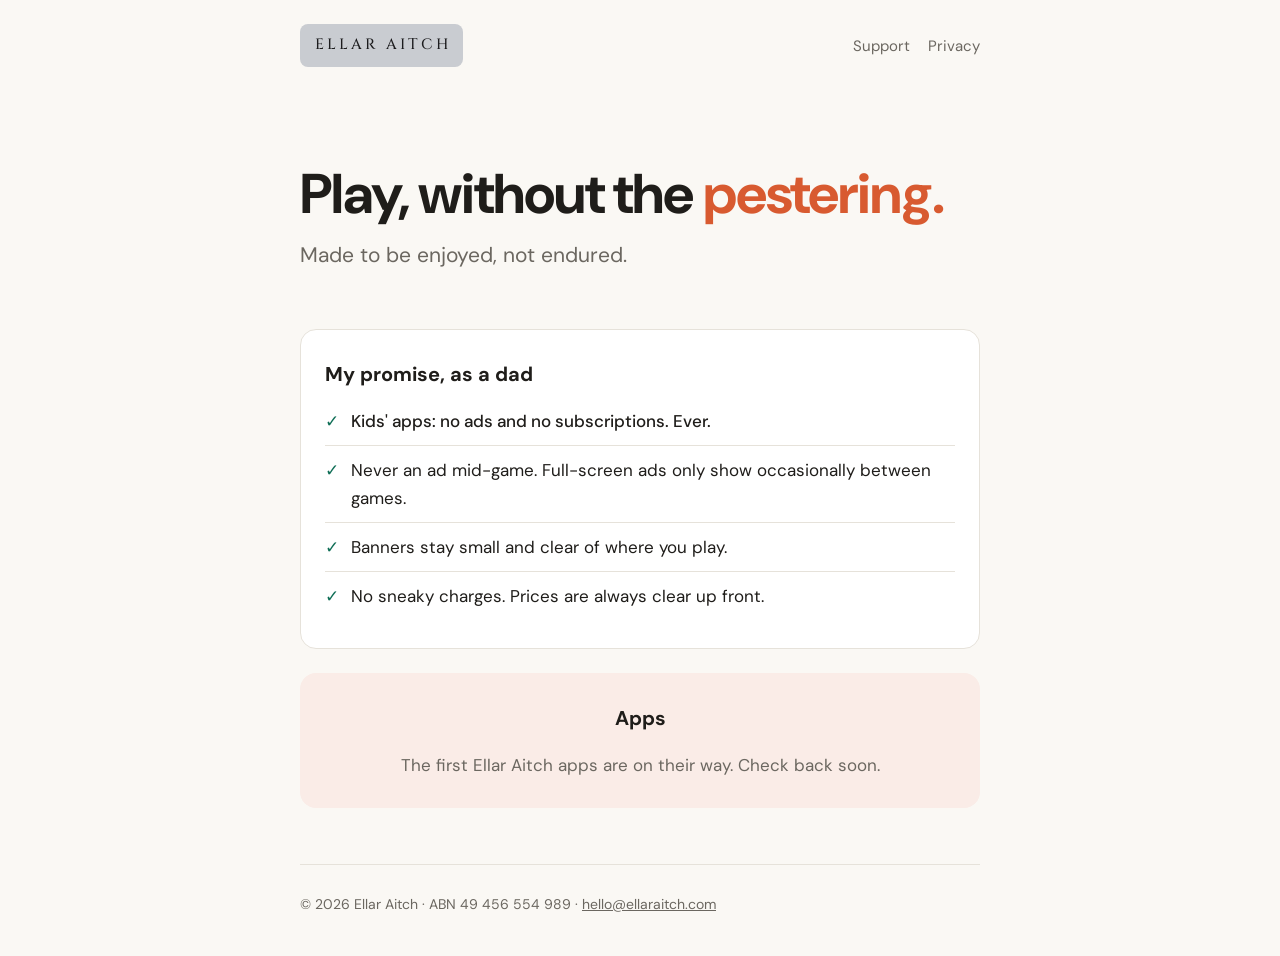
==== index.html @ 8bd655cd "Add files via upload" ====
<!doctype html>
<html lang="en-AU">
<head>
<meta charset="utf-8">
<meta name="viewport" content="width=device-width, initial-scale=1">
<title>Ellar Aitch — Play, without the pestering</title>
<meta name="description" content="Ellar Aitch is an independent Australian app studio. Play, without the pestering. Made to be enjoyed, not endured.">
<link rel="icon" href="./favicon.ico" sizes="48x48">
<link rel="icon" href="./favicon.svg" type="image/svg+xml">
<link rel="icon" href="./favicon-32x32.png" sizes="32x32" type="image/png">
<link rel="apple-touch-icon" href="./apple-touch-icon.png">
<link rel="manifest" href="./site.webmanifest">
<meta name="theme-color" content="#FAF8F4" media="(prefers-color-scheme: light)">
<meta name="theme-color" content="#161513" media="(prefers-color-scheme: dark)">
<link rel="preconnect" href="https://fonts.googleapis.com">
<link rel="preconnect" href="https://fonts.gstatic.com" crossorigin>
<link href="https://fonts.googleapis.com/css2?family=Cinzel:wght@500&family=DM+Sans:wght@400;500;700&display=swap" rel="stylesheet">
<style>
:root{--bg:#FAF8F4;--card:#FFFFFF;--ink:#1F1D1A;--muted:#6B6760;--line:#E6E2DA;--accent:#D85A30;--accent-soft:#FAECE7;--tick:#0F6E56;--logo-bg:#C9CCD1;--logo-ink:#1C1C1E}
@media (prefers-color-scheme:dark){:root{--bg:#161513;--card:#1F1E1B;--ink:#F1EFE8;--muted:#A8A59C;--line:#33312C;--accent:#F0997B;--accent-soft:#2E1C15;--tick:#5DCAA5;--logo-bg:#2A2B2E;--logo-ink:#C9CCD1}}
*{box-sizing:border-box}
body{margin:0;background:var(--bg);color:var(--ink);font-family:"DM Sans",system-ui,-apple-system,sans-serif;font-size:17px;line-height:1.65;-webkit-font-smoothing:antialiased}
.wrap{max-width:720px;margin:0 auto;padding:0 20px}
header{display:flex;justify-content:space-between;align-items:center;padding:24px 0}
.logo{font-family:"Cinzel",serif;font-weight:500;letter-spacing:.2em;font-size:15px;color:var(--logo-ink);background:var(--logo-bg);padding:9px 12px 9px 15px;border-radius:8px;text-decoration:none;white-space:nowrap}
nav a{color:var(--muted);text-decoration:none;margin-left:18px;font-size:15px}
nav a:hover,nav a[aria-current]{color:var(--ink)}
.hero{padding:72px 0 56px}
.hero h1{font-size:clamp(36px,8vw,56px);line-height:1.1;margin:0 0 14px;font-weight:700;letter-spacing:-.02em}
.hero h1 span{color:var(--accent)}
.hero p{font-size:clamp(18px,4vw,21px);color:var(--muted);margin:0}
.card{background:var(--card);border:1px solid var(--line);border-radius:16px;padding:28px 24px;margin-bottom:24px}
.card h2{font-size:20px;margin:0 0 16px;font-weight:700}
.promise ul{list-style:none;padding:0;margin:0}
.promise li{display:flex;gap:12px;padding:10px 0;border-top:1px solid var(--line)}
.promise li:first-child{border-top:0;padding-top:0}
.promise li::before{content:"✓";color:var(--tick);font-weight:700;flex:none}
.promise li.kids{font-weight:500}
.soon{text-align:center;background:var(--accent-soft);border-color:transparent}
.soon p{margin:0;color:var(--muted)}
.prose h1{font-size:34px;line-height:1.2;margin:48px 0 6px}
.prose h2{font-size:19px;margin:32px 0 6px}
.prose .meta{color:var(--muted);margin:0 0 24px}
a{color:var(--accent)}
footer{border-top:1px solid var(--line);margin-top:56px;padding:28px 0 40px;color:var(--muted);font-size:14px}
footer a{color:var(--muted)}
</style>
</head>
<body>
<div class="wrap">
  <header>
    <a class="logo" href="./">ELLAR AITCH</a>
    <nav><a href="support">Support</a><a href="privacy">Privacy</a></nav>
  </header>

  <main>
    <section class="hero">
      <h1>Play, without the <span>pestering.</span></h1>
      <p>Made to be enjoyed, not endured.</p>
    </section>

    <section class="card promise">
      <h2>My promise, as a dad</h2>
      <ul>
        <li class="kids">Kids' apps: no ads and no subscriptions. Ever.</li>
        <li>Never an ad mid-game. Full-screen ads only show occasionally between games.</li>
        <li>Banners stay small and clear of where you play.</li>
        <li>No sneaky charges. Prices are always clear up front.</li>
      </ul>
    </section>

    <section class="card soon">
      <h2>Apps</h2>
      <p>The first Ellar Aitch apps are on their way. Check back soon.</p>
    </section>
  </main>

  <footer>
    © 2026 Ellar Aitch · ABN 49 456 554 989 · <a href="mailto:hello@ellaraitch.com">hello@ellaraitch.com</a>
  </footer>
</div>
</body>
</html>
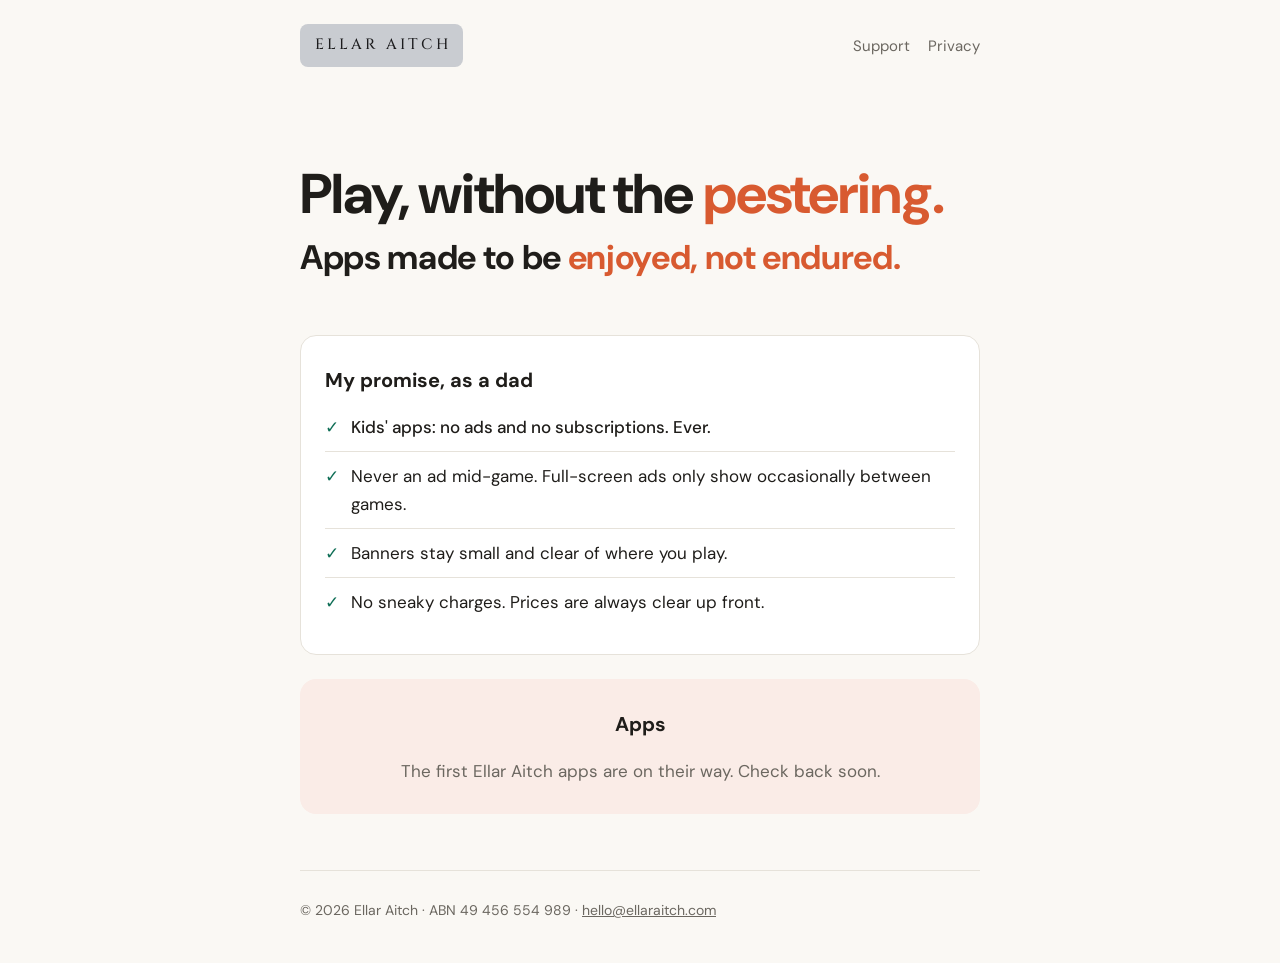
==== commit 3f1795e6: "Add files via upload" ====
--- a/index.html
+++ b/index.html
@@ -44,7 +44,7 @@
 a{color:var(--accent)}
 footer{border-top:1px solid var(--line);margin-top:56px;padding:28px 0 40px;color:var(--muted);font-size:14px}
 footer a{color:var(--muted)}
-</style>
+.hero p.tag{font-size:clamp(24px,5.6vw,34px);line-height:1.2;color:var(--ink);font-weight:700;letter-spacing:-.01em}.hero p.tag span{color:var(--accent);white-space:nowrap}@media (max-width:360px){nav a{margin-left:12px}}</style>
 </head>
 <body>
 <div class="wrap">
@@ -56,7 +56,7 @@
   <main>
     <section class="hero">
       <h1>Play, without the <span>pestering.</span></h1>
-      <p>Made to be enjoyed, not endured.</p>
+      <p class="tag">Apps made to be <span>enjoyed, not endured.</span></p>
     </section>
 
     <section class="card promise">
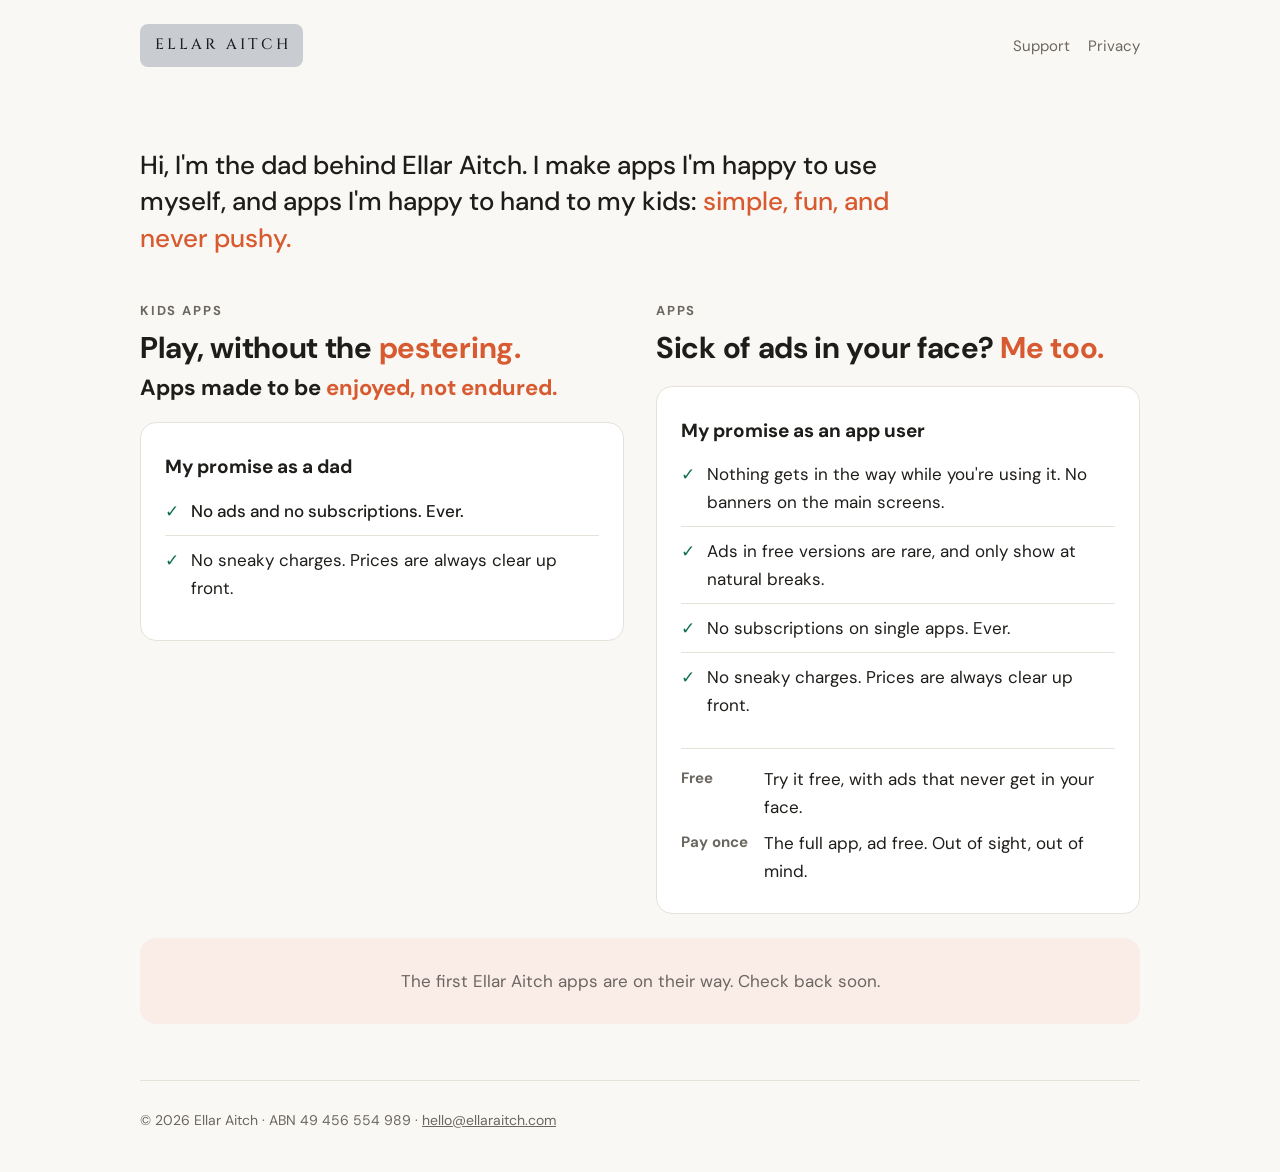
==== commit 9dde9061: "Two-column home: kids apps and apps, with separate promises Co-Authored-By: Claude Opus 5.5 <noreply" ====
--- a/index.html
+++ b/index.html
@@ -3,8 +3,8 @@
 <head>
 <meta charset="utf-8">
 <meta name="viewport" content="width=device-width, initial-scale=1">
-<title>Ellar Aitch — Play, without the pestering</title>
-<meta name="description" content="Ellar Aitch is an independent Australian app studio. Play, without the pestering. Made to be enjoyed, not endured.">
+<title>Ellar Aitch — Simple, fun, and never pushy</title>
+<meta name="description" content="Ellar Aitch makes simple, fun apps that are never pushy. Kids apps with no ads or subscriptions, ever, and apps for everyone with ads that stay out of your face.">
 <link rel="icon" href="./favicon.ico" sizes="48x48">
 <link rel="icon" href="./favicon.svg" type="image/svg+xml">
 <link rel="icon" href="./favicon-32x32.png" sizes="32x32" type="image/png">
@@ -44,10 +44,28 @@
 a{color:var(--accent)}
 footer{border-top:1px solid var(--line);margin-top:56px;padding:28px 0 40px;color:var(--muted);font-size:14px}
 footer a{color:var(--muted)}
-.hero p.tag{font-size:clamp(24px,5.6vw,34px);line-height:1.2;color:var(--ink);font-weight:700;letter-spacing:-.01em}.hero p.tag span{color:var(--accent);white-space:nowrap}@media (max-width:360px){nav a{margin-left:12px}}</style>
+.hero p.tag{font-size:clamp(24px,5.6vw,34px);line-height:1.2;color:var(--ink);font-weight:700;letter-spacing:-.01em}.hero p.tag span{color:var(--accent);white-space:nowrap}@media (max-width:360px){nav a{margin-left:12px}}.wrap.home{max-width:1040px}
+.hero .intro{font-size:clamp(20px,4.4vw,26px);line-height:1.4;margin:0;max-width:760px;font-weight:500;color:var(--ink)}
+.hero .intro span{color:var(--accent)}
+.columns{display:grid;grid-template-columns:1fr;gap:40px;margin-bottom:24px}
+@media (min-width:820px){.columns{grid-template-columns:1fr 1fr;gap:32px}}
+.col{display:flex;flex-direction:column}
+.eyebrow{text-transform:uppercase;letter-spacing:.14em;font-size:13px;font-weight:700;color:var(--muted);margin:0 0 10px}
+.col-tag{font-size:clamp(26px,5.6vw,30px);line-height:1.15;margin:0 0 8px;font-weight:700;letter-spacing:-.01em}
+.col-tag span,.col-sub span{color:var(--accent);white-space:nowrap}
+.col-sub{font-size:clamp(19px,4vw,22px);line-height:1.3;font-weight:700;margin:0 0 20px}
+.apps .col-tag{margin-bottom:20px}
+.col .card{margin-bottom:0}
+.columns{align-items:start}
+.card h3{font-size:19px;margin:0 0 14px;font-weight:700}
+.ads{display:grid;grid-template-columns:auto 1fr;gap:8px 16px;margin:18px 0 0;padding-top:16px;border-top:1px solid var(--line)}
+.ads dt{font-weight:700;color:var(--muted);font-size:15px;padding-top:1px}
+.ads dd{margin:0}
+.hero{padding:56px 0 44px}
+</style>
 </head>
 <body>
-<div class="wrap">
+<div class="wrap home">
   <header>
     <a class="logo" href="./">ELLAR AITCH</a>
     <nav><a href="support">Support</a><a href="privacy">Privacy</a></nav>
@@ -55,22 +73,43 @@
 
   <main>
     <section class="hero">
-      <h1>Play, without the <span>pestering.</span></h1>
-      <p class="tag">Apps made to be <span>enjoyed, not endured.</span></p>
+      <p class="intro">Hi, I'm the dad behind Ellar Aitch. I make apps I'm happy to use myself, and apps I'm happy to hand to my kids: <span>simple, fun, and never pushy.</span></p>
     </section>
 
-    <section class="card promise">
-      <h2>My promise, as a dad</h2>
-      <ul>
-        <li class="kids">Kids' apps: no ads and no subscriptions. Ever.</li>
-        <li>Never an ad mid-game. Full-screen ads only show occasionally between games.</li>
-        <li>Banners stay small and clear of where you play.</li>
-        <li>No sneaky charges. Prices are always clear up front.</li>
-      </ul>
-    </section>
+    <div class="columns">
+      <section class="col kids" aria-labelledby="kids-h">
+        <p class="eyebrow" id="kids-h">Kids apps</p>
+        <h2 class="col-tag">Play, without the <span>pestering.</span></h2>
+        <p class="col-sub">Apps made to be <span>enjoyed, not endured.</span></p>
+        <div class="card promise">
+          <h3>My promise as a dad</h3>
+          <ul>
+            <li class="kids">No ads and no subscriptions. Ever.</li>
+            <li>No sneaky charges. Prices are always clear up front.</li>
+          </ul>
+        </div>
+      </section>
+
+      <section class="col apps" aria-labelledby="apps-h">
+        <p class="eyebrow" id="apps-h">Apps</p>
+        <h2 class="col-tag">Sick of ads in your face? <span>Me too.</span></h2>
+        <div class="card promise">
+          <h3>My promise as an app user</h3>
+          <ul>
+            <li>Nothing gets in the way while you're using it. No banners on the main screens.</li>
+            <li>Ads in free versions are rare, and only show at natural breaks.</li>
+            <li>No subscriptions on single apps. Ever.</li>
+            <li>No sneaky charges. Prices are always clear up front.</li>
+          </ul>
+          <dl class="ads">
+            <dt>Free</dt><dd>Try it free, with ads that never get in your face.</dd>
+            <dt>Pay once</dt><dd>The full app, ad free. Out of sight, out of mind.</dd>
+          </dl>
+        </div>
+      </section>
+    </div>
 
     <section class="card soon">
-      <h2>Apps</h2>
       <p>The first Ellar Aitch apps are on their way. Check back soon.</p>
     </section>
   </main>
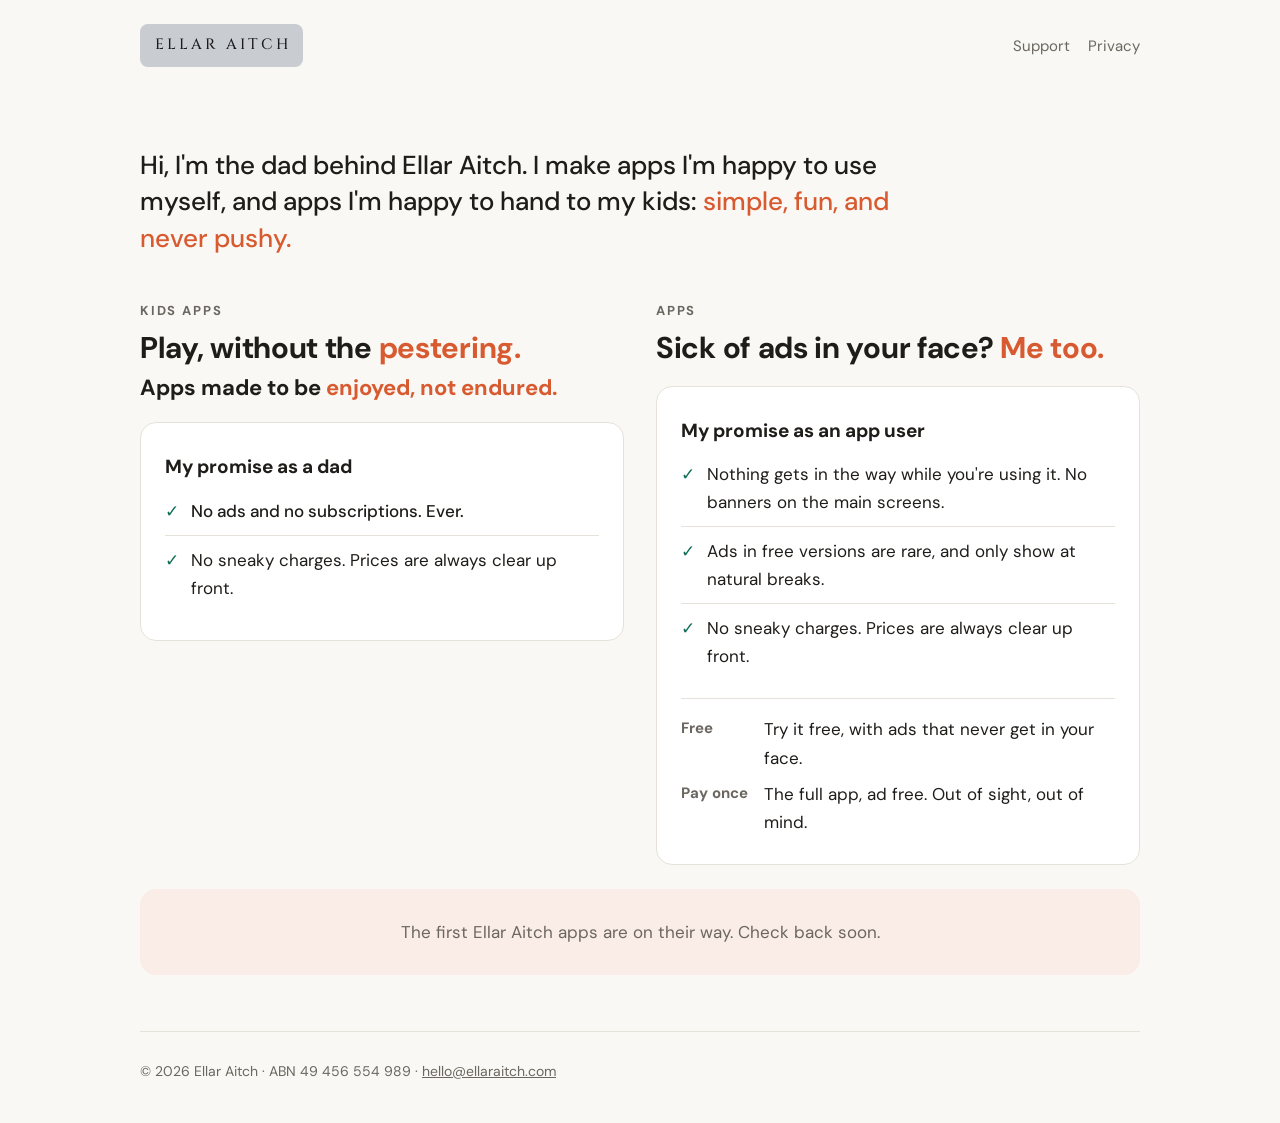
==== commit 6410bc8c: "Remove single-app subscription line from app user promise Co-Authored-By: Claude Opus 5.5 <noreply@a" ====
--- a/index.html
+++ b/index.html
@@ -98,7 +98,6 @@
           <ul>
             <li>Nothing gets in the way while you're using it. No banners on the main screens.</li>
             <li>Ads in free versions are rare, and only show at natural breaks.</li>
-            <li>No subscriptions on single apps. Ever.</li>
             <li>No sneaky charges. Prices are always clear up front.</li>
           </ul>
           <dl class="ads">
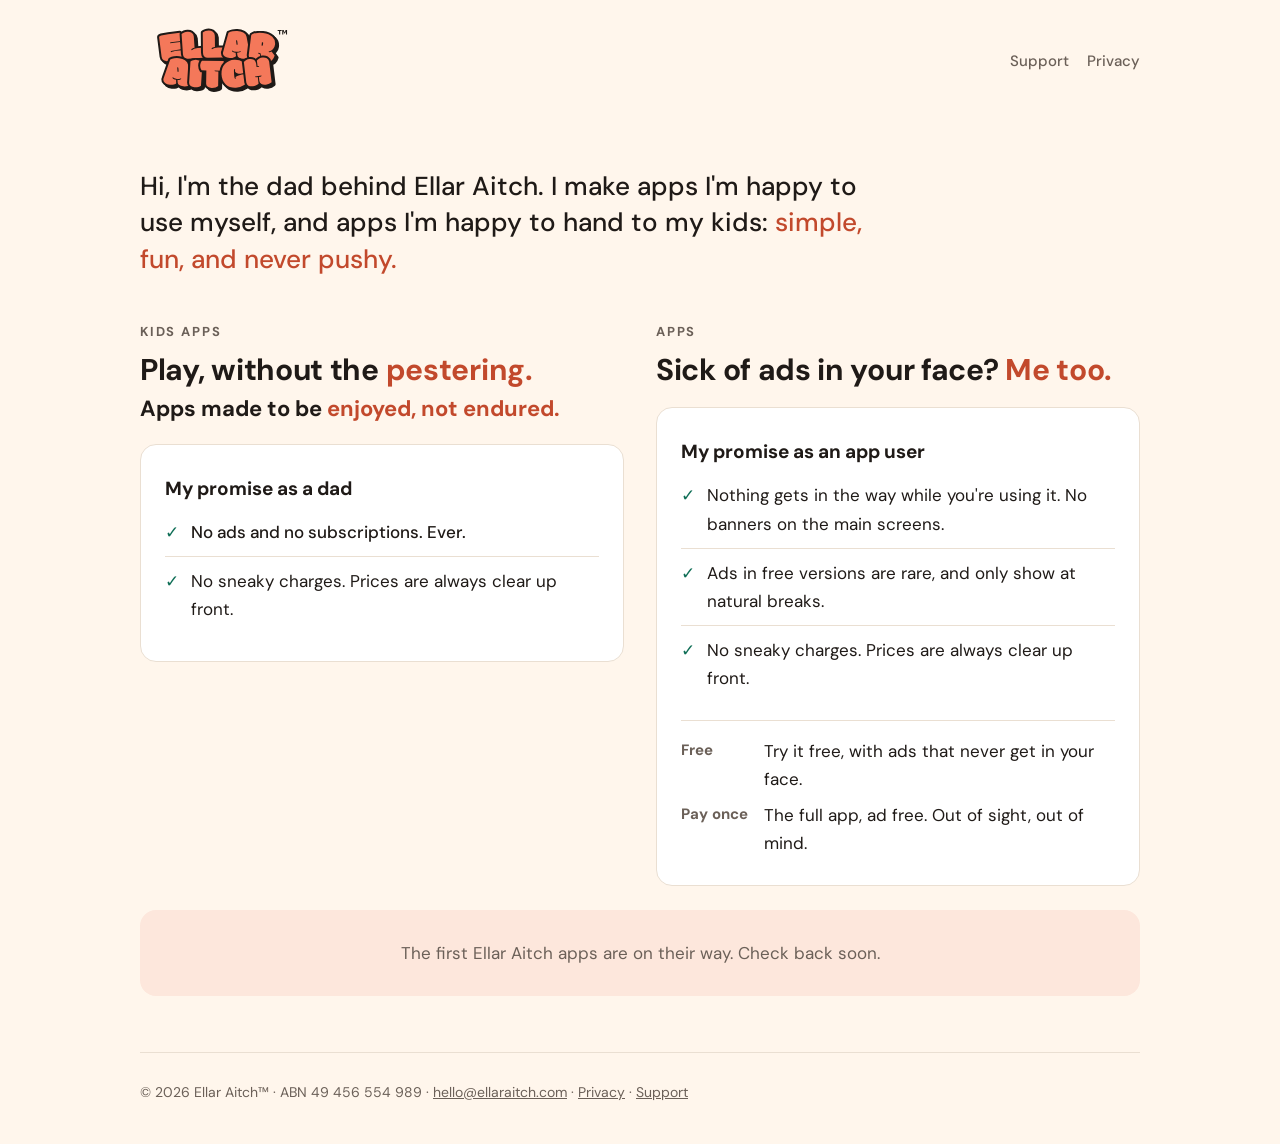
==== commit 2207c733: "New Modak logo, brand colours, full privacy policy for all three apps - Header uses the Ellar Aitch " ====
--- a/index.html
+++ b/index.html
@@ -10,64 +10,19 @@
 <link rel="icon" href="./favicon-32x32.png" sizes="32x32" type="image/png">
 <link rel="apple-touch-icon" href="./apple-touch-icon.png">
 <link rel="manifest" href="./site.webmanifest">
-<meta name="theme-color" content="#FAF8F4" media="(prefers-color-scheme: light)">
-<meta name="theme-color" content="#161513" media="(prefers-color-scheme: dark)">
-<link rel="preconnect" href="https://fonts.googleapis.com">
-<link rel="preconnect" href="https://fonts.gstatic.com" crossorigin>
-<link href="https://fonts.googleapis.com/css2?family=Cinzel:wght@500&family=DM+Sans:wght@400;500;700&display=swap" rel="stylesheet">
-<style>
-:root{--bg:#FAF8F4;--card:#FFFFFF;--ink:#1F1D1A;--muted:#6B6760;--line:#E6E2DA;--accent:#D85A30;--accent-soft:#FAECE7;--tick:#0F6E56;--logo-bg:#C9CCD1;--logo-ink:#1C1C1E}
-@media (prefers-color-scheme:dark){:root{--bg:#161513;--card:#1F1E1B;--ink:#F1EFE8;--muted:#A8A59C;--line:#33312C;--accent:#F0997B;--accent-soft:#2E1C15;--tick:#5DCAA5;--logo-bg:#2A2B2E;--logo-ink:#C9CCD1}}
-*{box-sizing:border-box}
-body{margin:0;background:var(--bg);color:var(--ink);font-family:"DM Sans",system-ui,-apple-system,sans-serif;font-size:17px;line-height:1.65;-webkit-font-smoothing:antialiased}
-.wrap{max-width:720px;margin:0 auto;padding:0 20px}
-header{display:flex;justify-content:space-between;align-items:center;padding:24px 0}
-.logo{font-family:"Cinzel",serif;font-weight:500;letter-spacing:.2em;font-size:15px;color:var(--logo-ink);background:var(--logo-bg);padding:9px 12px 9px 15px;border-radius:8px;text-decoration:none;white-space:nowrap}
-nav a{color:var(--muted);text-decoration:none;margin-left:18px;font-size:15px}
-nav a:hover,nav a[aria-current]{color:var(--ink)}
-.hero{padding:72px 0 56px}
-.hero h1{font-size:clamp(36px,8vw,56px);line-height:1.1;margin:0 0 14px;font-weight:700;letter-spacing:-.02em}
-.hero h1 span{color:var(--accent)}
-.hero p{font-size:clamp(18px,4vw,21px);color:var(--muted);margin:0}
-.card{background:var(--card);border:1px solid var(--line);border-radius:16px;padding:28px 24px;margin-bottom:24px}
-.card h2{font-size:20px;margin:0 0 16px;font-weight:700}
-.promise ul{list-style:none;padding:0;margin:0}
-.promise li{display:flex;gap:12px;padding:10px 0;border-top:1px solid var(--line)}
-.promise li:first-child{border-top:0;padding-top:0}
-.promise li::before{content:"✓";color:var(--tick);font-weight:700;flex:none}
-.promise li.kids{font-weight:500}
-.soon{text-align:center;background:var(--accent-soft);border-color:transparent}
-.soon p{margin:0;color:var(--muted)}
-.prose h1{font-size:34px;line-height:1.2;margin:48px 0 6px}
-.prose h2{font-size:19px;margin:32px 0 6px}
-.prose .meta{color:var(--muted);margin:0 0 24px}
-a{color:var(--accent)}
-footer{border-top:1px solid var(--line);margin-top:56px;padding:28px 0 40px;color:var(--muted);font-size:14px}
-footer a{color:var(--muted)}
-.hero p.tag{font-size:clamp(24px,5.6vw,34px);line-height:1.2;color:var(--ink);font-weight:700;letter-spacing:-.01em}.hero p.tag span{color:var(--accent);white-space:nowrap}@media (max-width:360px){nav a{margin-left:12px}}.wrap.home{max-width:1040px}
-.hero .intro{font-size:clamp(20px,4.4vw,26px);line-height:1.4;margin:0;max-width:760px;font-weight:500;color:var(--ink)}
-.hero .intro span{color:var(--accent)}
-.columns{display:grid;grid-template-columns:1fr;gap:40px;margin-bottom:24px}
-@media (min-width:820px){.columns{grid-template-columns:1fr 1fr;gap:32px}}
-.col{display:flex;flex-direction:column}
-.eyebrow{text-transform:uppercase;letter-spacing:.14em;font-size:13px;font-weight:700;color:var(--muted);margin:0 0 10px}
-.col-tag{font-size:clamp(26px,5.6vw,30px);line-height:1.15;margin:0 0 8px;font-weight:700;letter-spacing:-.01em}
-.col-tag span,.col-sub span{color:var(--accent);white-space:nowrap}
-.col-sub{font-size:clamp(19px,4vw,22px);line-height:1.3;font-weight:700;margin:0 0 20px}
-.apps .col-tag{margin-bottom:20px}
-.col .card{margin-bottom:0}
-.columns{align-items:start}
-.card h3{font-size:19px;margin:0 0 14px;font-weight:700}
-.ads{display:grid;grid-template-columns:auto 1fr;gap:8px 16px;margin:18px 0 0;padding-top:16px;border-top:1px solid var(--line)}
-.ads dt{font-weight:700;color:var(--muted);font-size:15px;padding-top:1px}
-.ads dd{margin:0}
-.hero{padding:56px 0 44px}
-</style>
+<meta name="theme-color" content="#FFF6EC" media="(prefers-color-scheme: light)">
+<meta name="theme-color" content="#1F1A17" media="(prefers-color-scheme: dark)">
+<link rel="stylesheet" href="./assets/site.css">
 </head>
 <body>
 <div class="wrap home">
   <header>
-    <a class="logo" href="./">ELLAR AITCH</a>
+    <a class="logo" href="./" aria-label="Ellar Aitch home">
+      <picture>
+        <source srcset="./assets/ellar-aitch-logo-sticker-tm.svg" media="(prefers-color-scheme: dark)">
+        <img src="./assets/ellar-aitch-logo-tm.svg" alt="Ellar Aitch" width="122" height="60">
+      </picture>
+    </a>
     <nav><a href="support">Support</a><a href="privacy">Privacy</a></nav>
   </header>
 
@@ -114,7 +69,7 @@
   </main>
 
   <footer>
-    © 2026 Ellar Aitch · ABN 49 456 554 989 · <a href="mailto:hello@ellaraitch.com">hello@ellaraitch.com</a>
+    © 2026 Ellar Aitch™ · ABN 49 456 554 989 · <a href="mailto:hello@ellaraitch.com">hello@ellaraitch.com</a> · <a href="privacy">Privacy</a> · <a href="support">Support</a>
   </footer>
 </div>
 </body>
--- a/assets/site.css
+++ b/assets/site.css
@@ -0,0 +1,52 @@
+@font-face{font-family:"DM Sans";font-weight:400;font-display:swap;src:url(../fonts/dm-sans-latin-400-normal.woff2) format("woff2")}
+@font-face{font-family:"DM Sans";font-weight:500;font-display:swap;src:url(../fonts/dm-sans-latin-500-normal.woff2) format("woff2")}
+@font-face{font-family:"DM Sans";font-weight:700;font-display:swap;src:url(../fonts/dm-sans-latin-700-normal.woff2) format("woff2")}
+/* Ellar Aitch brand: cream, ink, coral. Coral text uses a deeper shade so it stays readable on cream. */
+:root{--bg:#FFF6EC;--card:#FFFFFF;--ink:#1F1A17;--muted:#6B6058;--line:#EADFD2;--coral:#F4785A;--accent:#C2492C;--accent-soft:#FDE7DC;--tick:#0F6E56}
+@media (prefers-color-scheme:dark){:root{--bg:#1F1A17;--card:#2A231F;--ink:#FFF6EC;--muted:#BFB2A6;--line:#3A302A;--coral:#F4785A;--accent:#F4785A;--accent-soft:#3A2620;--tick:#5DCAA5}}
+*{box-sizing:border-box}
+body{margin:0;background:var(--bg);color:var(--ink);font-family:"DM Sans",system-ui,-apple-system,sans-serif;font-size:17px;line-height:1.65;-webkit-font-smoothing:antialiased}
+.wrap{max-width:720px;margin:0 auto;padding:0 20px}
+.wrap.home{max-width:1040px}
+header{display:flex;justify-content:space-between;align-items:center;gap:16px;padding:22px 0}
+.logo{display:block;line-height:0}
+.logo img{height:76px;width:auto}
+@media (max-width:600px){.logo img{height:62px}}
+nav a{color:var(--muted);text-decoration:none;margin-left:18px;font-size:15px;font-weight:500}
+nav a:hover,nav a[aria-current]{color:var(--ink)}
+@media (max-width:380px){.logo img{height:54px}nav a{margin-left:12px}}
+a{color:var(--accent)}
+.card{background:var(--card);border:1px solid var(--line);border-radius:16px;padding:28px 24px;margin-bottom:24px}
+.card h3{font-size:19px;margin:0 0 14px;font-weight:700}
+.promise ul{list-style:none;padding:0;margin:0}
+.promise li{display:flex;gap:12px;padding:10px 0;border-top:1px solid var(--line)}
+.promise li:first-child{border-top:0;padding-top:0}
+.promise li::before{content:"✓";color:var(--tick);font-weight:700;flex:none}
+.promise li.kids{font-weight:500}
+.soon{text-align:center;background:var(--accent-soft);border-color:transparent}
+.soon p{margin:0;color:var(--muted)}
+.hero{padding:48px 0 44px}
+.hero .intro{font-size:clamp(20px,4.4vw,26px);line-height:1.4;margin:0;max-width:760px;font-weight:500}
+.hero .intro span{color:var(--accent)}
+.columns{display:grid;grid-template-columns:1fr;gap:40px;margin-bottom:24px;align-items:start}
+@media (min-width:820px){.columns{grid-template-columns:1fr 1fr;gap:32px}}
+.col{display:flex;flex-direction:column}
+.col .card{margin-bottom:0}
+.eyebrow{text-transform:uppercase;letter-spacing:.14em;font-size:13px;font-weight:700;color:var(--muted);margin:0 0 10px}
+.col-tag{font-size:clamp(26px,5.6vw,30px);line-height:1.15;margin:0 0 8px;font-weight:700;letter-spacing:-.01em}
+.col-tag span,.col-sub span{color:var(--accent);white-space:nowrap}
+.col-sub{font-size:clamp(19px,4vw,22px);line-height:1.3;font-weight:700;margin:0 0 20px}
+.apps .col-tag{margin-bottom:20px}
+.ads{display:grid;grid-template-columns:auto 1fr;gap:8px 16px;margin:18px 0 0;padding-top:16px;border-top:1px solid var(--line)}
+.ads dt{font-weight:700;color:var(--muted);font-size:15px;padding-top:1px}
+.ads dd{margin:0}
+.prose h1{font-size:34px;line-height:1.2;margin:40px 0 6px}
+.prose h2{font-size:22px;margin:40px 0 8px}
+.prose h3{font-size:18px;margin:26px 0 4px}
+.prose .meta{color:var(--muted);margin:0 0 24px}
+.prose ul{padding-left:22px;margin:8px 0}
+.prose li{margin:4px 0}
+.prose .short{background:var(--card);border:1px solid var(--line);border-radius:16px;padding:18px 22px 18px 40px;margin:18px 0 8px}
+.prose .tag{display:inline-block;font-size:12px;font-weight:700;letter-spacing:.08em;text-transform:uppercase;color:var(--accent);background:var(--accent-soft);border-radius:999px;padding:2px 10px;margin-left:8px;vertical-align:middle}
+footer{border-top:1px solid var(--line);margin-top:56px;padding:28px 0 40px;color:var(--muted);font-size:14px}
+footer a{color:var(--muted)}
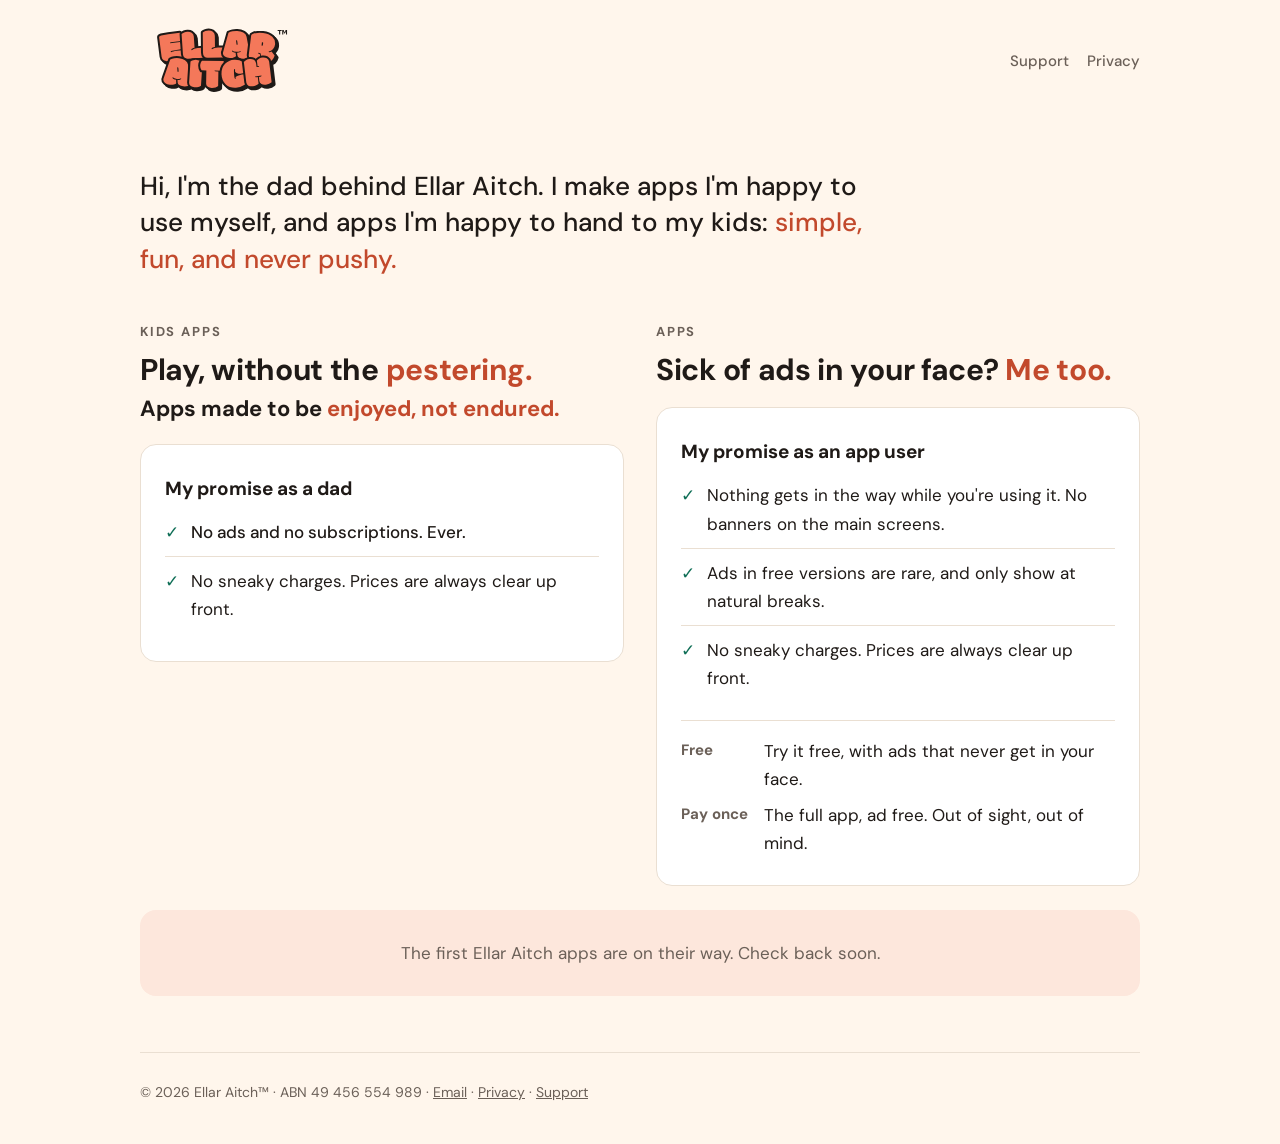
==== commit a86bef81: "Hide email behind a tap-to-reveal check Co-Authored-By: Claude Opus 5.5 <noreply@anthropic.com> Clau" ====
--- a/index.html
+++ b/index.html
@@ -69,8 +69,9 @@
   </main>
 
   <footer>
-    © 2026 Ellar Aitch™ · ABN 49 456 554 989 · <a href="mailto:hello@ellaraitch.com">hello@ellaraitch.com</a> · <a href="privacy">Privacy</a> · <a href="support">Support</a>
+    © 2026 Ellar Aitch™ · ABN 49 456 554 989 · <button type="button" class="email-link">Email</button> · <a href="privacy">Privacy</a> · <a href="support">Support</a>
   </footer>
 </div>
+<script src="./assets/email-gate.js" defer></script>
 </body>
 </html>
--- a/assets/site.css
+++ b/assets/site.css
@@ -50,3 +50,19 @@
 .prose .tag{display:inline-block;font-size:12px;font-weight:700;letter-spacing:.08em;text-transform:uppercase;color:var(--accent);background:var(--accent-soft);border-radius:999px;padding:2px 10px;margin-left:8px;vertical-align:middle}
 footer{border-top:1px solid var(--line);margin-top:56px;padding:28px 0 40px;color:var(--muted);font-size:14px}
 footer a{color:var(--muted)}
+/* Email gate */
+.email-link{font:inherit;color:var(--accent);background:none;border:0;padding:0;text-decoration:underline;cursor:pointer}
+footer .email-link{color:var(--muted)}
+.email-gate{border:1px solid var(--line);border-radius:16px;background:var(--card);color:var(--ink);padding:24px;width:min(92vw,360px);box-shadow:0 12px 40px rgba(0,0,0,.18)}
+.email-gate::backdrop{background:rgba(31,26,23,.45)}
+.email-gate h2{margin:0 0 8px;font-size:21px}
+.email-gate p{margin:0 0 12px}
+.eg-close-form{position:absolute;top:10px;right:12px;margin:0}
+.eg-x{background:none;border:0;font-size:26px;line-height:1;color:var(--muted);cursor:pointer}
+.eg-q{display:flex;align-items:center;gap:10px;font-weight:700;margin-bottom:12px}
+.eg-q input{width:64px;font:inherit;padding:8px 10px;border:1px solid var(--line);border-radius:10px;background:var(--bg);color:var(--ink)}
+.eg-err{color:var(--accent);font-size:15px}
+.eg-btn{display:inline-block;font:inherit;font-weight:700;font-size:16px;background:var(--accent);color:#fff;border:0;border-radius:999px;padding:10px 20px;cursor:pointer;text-decoration:none}
+.eg-alt{background:var(--accent-soft);color:var(--accent)}
+.eg-row{display:flex;gap:10px;flex-wrap:wrap}
+.eg-addr{font-weight:700;font-size:18px;word-break:break-all}
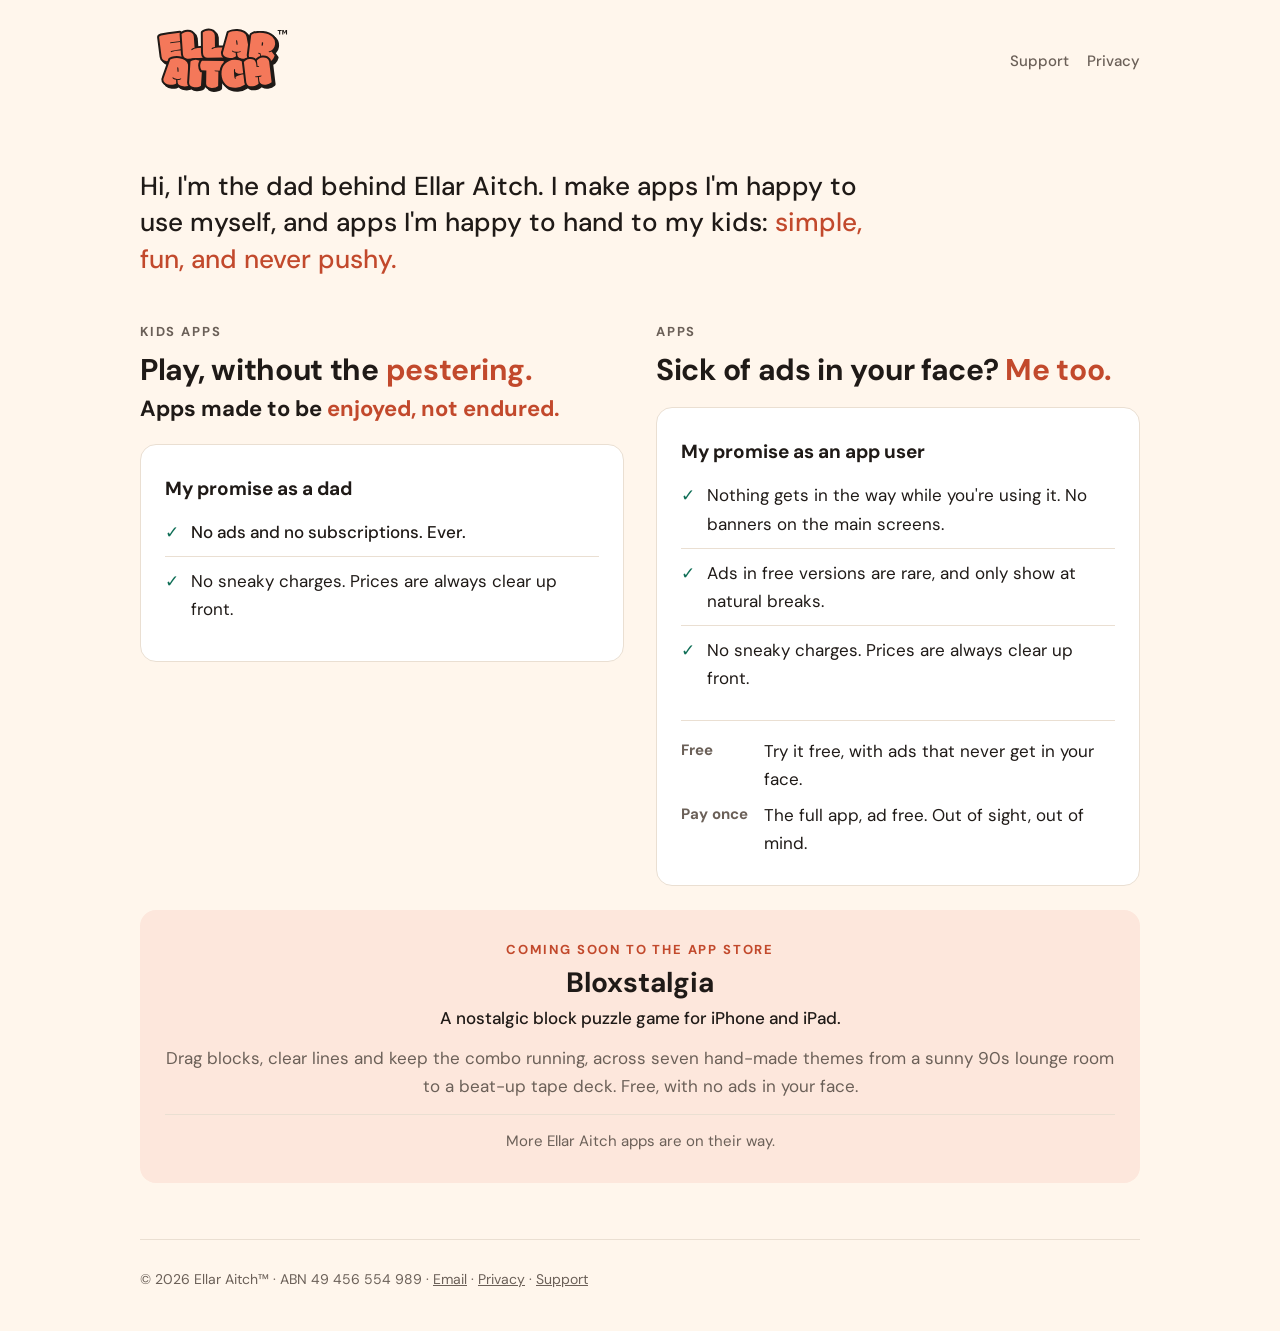
==== commit d1bcff5e: "Home: Bloxstalgia coming soon card Replaces the generic "apps are on their way" line with a coming s" ====
--- a/index.html
+++ b/index.html
@@ -63,8 +63,12 @@
       </section>
     </div>
 
-    <section class="card soon">
-      <p>The first Ellar Aitch apps are on their way. Check back soon.</p>
+    <section class="card soon" aria-labelledby="soon-h">
+      <p class="eyebrow">Coming soon to the App Store</p>
+      <h3 id="soon-h">Bloxstalgia</h3>
+      <p class="soon-sub">A nostalgic block puzzle game for iPhone and iPad.</p>
+      <p>Drag blocks, clear lines and keep the combo running, across seven hand-made themes from a sunny 90s lounge room to a beat-up tape deck. Free, with no ads in your face.</p>
+      <p class="soon-more">More Ellar Aitch apps are on their way.</p>
     </section>
   </main>
 
--- a/assets/site.css
+++ b/assets/site.css
@@ -25,6 +25,10 @@
 .promise li.kids{font-weight:500}
 .soon{text-align:center;background:var(--accent-soft);border-color:transparent}
 .soon p{margin:0;color:var(--muted)}
+.soon .eyebrow{color:var(--accent);margin-bottom:6px}
+.soon h3{font-size:28px;line-height:1.2;margin:0 0 4px}
+.soon .soon-sub{color:var(--ink);font-weight:500;margin-bottom:12px}
+.soon .soon-more{font-size:15px;margin-top:14px;padding-top:14px;border-top:1px solid var(--line)}
 .hero{padding:48px 0 44px}
 .hero .intro{font-size:clamp(20px,4.4vw,26px);line-height:1.4;margin:0;max-width:760px;font-weight:500}
 .hero .intro span{color:var(--accent)}
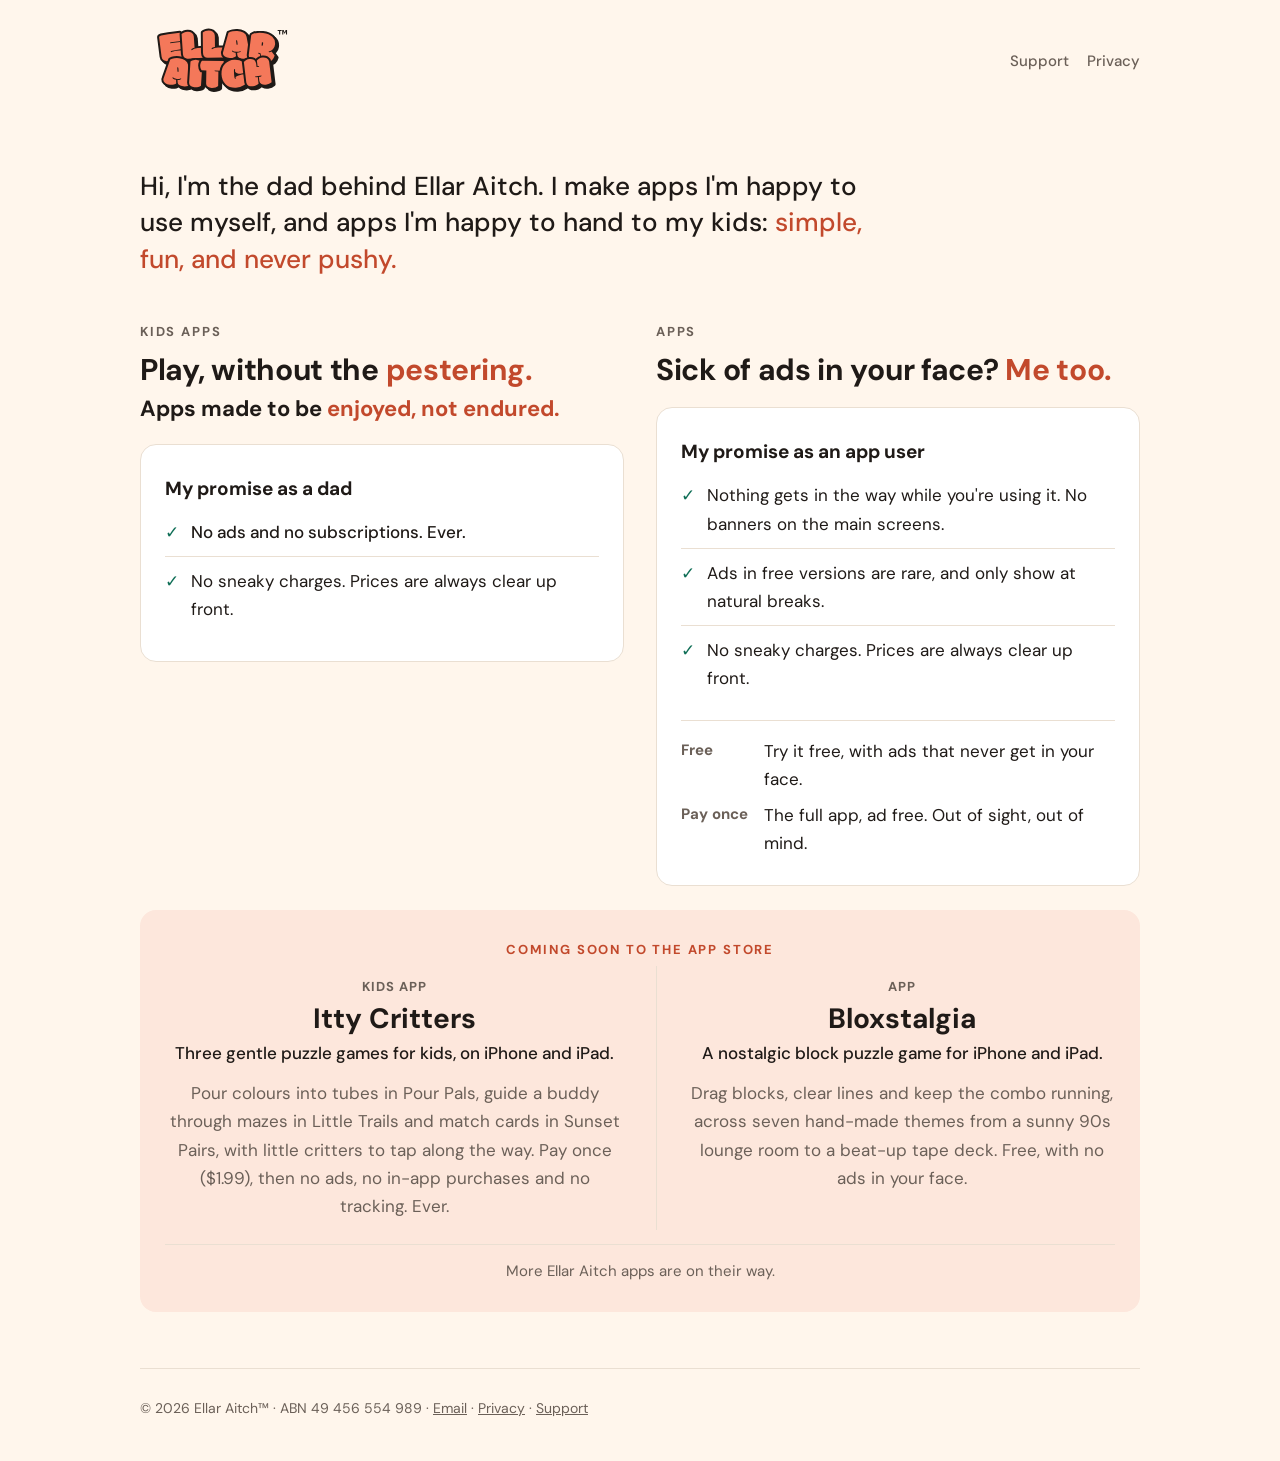
==== commit 0fa24d04: "Home page: add Itty Critters to Coming soon, beside Bloxstalgia Co-Authored-By: Claude Opus 5.5 <nor" ====
--- a/index.html
+++ b/index.html
@@ -64,10 +64,21 @@
     </div>
 
     <section class="card soon" aria-labelledby="soon-h">
-      <p class="eyebrow">Coming soon to the App Store</p>
-      <h3 id="soon-h">Bloxstalgia</h3>
-      <p class="soon-sub">A nostalgic block puzzle game for iPhone and iPad.</p>
-      <p>Drag blocks, clear lines and keep the combo running, across seven hand-made themes from a sunny 90s lounge room to a beat-up tape deck. Free, with no ads in your face.</p>
+      <p class="eyebrow" id="soon-h">Coming soon to the App Store</p>
+      <div class="soon-apps">
+        <article class="soon-app" aria-labelledby="soon-itty">
+          <p class="soon-kind">Kids app</p>
+          <h3 id="soon-itty">Itty Critters</h3>
+          <p class="soon-sub">Three gentle puzzle games for kids, on iPhone and iPad.</p>
+          <p>Pour colours into tubes in Pour Pals, guide a buddy through mazes in Little Trails and match cards in Sunset Pairs, with little critters to tap along the way. Pay once ($1.99), then no ads, no in-app purchases and no tracking. Ever.</p>
+        </article>
+        <article class="soon-app" aria-labelledby="soon-blox">
+          <p class="soon-kind">App</p>
+          <h3 id="soon-blox">Bloxstalgia</h3>
+          <p class="soon-sub">A nostalgic block puzzle game for iPhone and iPad.</p>
+          <p>Drag blocks, clear lines and keep the combo running, across seven hand-made themes from a sunny 90s lounge room to a beat-up tape deck. Free, with no ads in your face.</p>
+        </article>
+      </div>
       <p class="soon-more">More Ellar Aitch apps are on their way.</p>
     </section>
   </main>
--- a/assets/site.css
+++ b/assets/site.css
@@ -28,6 +28,11 @@
 .soon .eyebrow{color:var(--accent);margin-bottom:6px}
 .soon h3{font-size:28px;line-height:1.2;margin:0 0 4px}
 .soon .soon-sub{color:var(--ink);font-weight:500;margin-bottom:12px}
+.soon-apps{display:grid;grid-template-columns:1fr;gap:0}
+.soon-app{padding:18px 0}
+.soon-app+.soon-app{border-top:1px solid var(--line)}
+@media (min-width:820px){.soon-apps{grid-template-columns:1fr 1fr;gap:32px}.soon-app{padding:10px 0}.soon-app+.soon-app{border-top:0;border-left:1px solid var(--line);padding-left:32px}}
+.soon .soon-kind{font-size:13px;font-weight:700;letter-spacing:.08em;text-transform:uppercase;margin-bottom:4px}
 .soon .soon-more{font-size:15px;margin-top:14px;padding-top:14px;border-top:1px solid var(--line)}
 .hero{padding:48px 0 44px}
 .hero .intro{font-size:clamp(20px,4.4vw,26px);line-height:1.4;margin:0;max-width:760px;font-weight:500}
